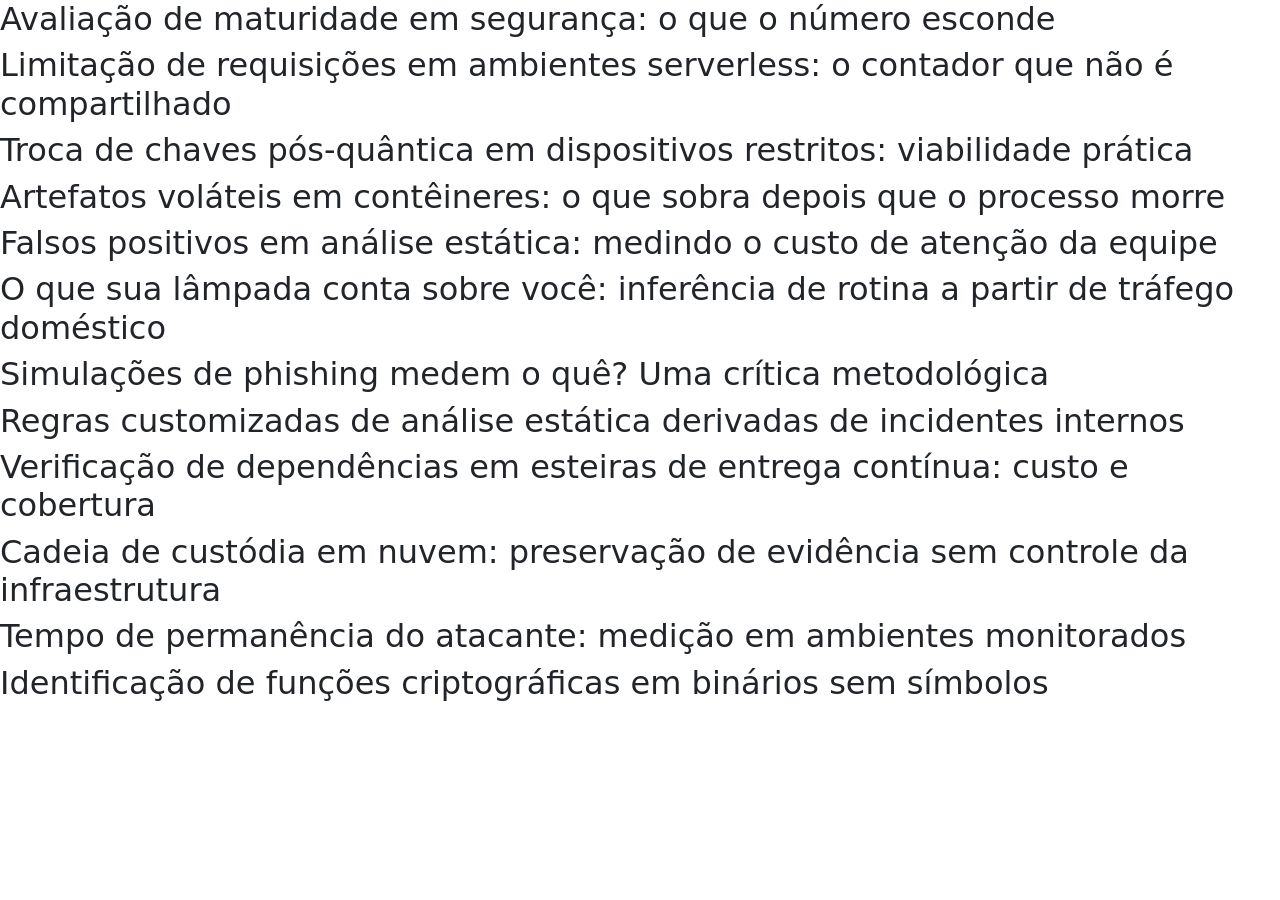
==== index.html @ b1fdb078 "Atualiza a estrutura do HTML para incluir a declaração do tipo e define o idioma como inglês" ====
<!DOCTYPE html>
<html lang="en">
<head>
  <meta charset="UTF-8">
  <meta name="viewport" content="width=device-width, initial-scale=1.0">
  <title>GEPISEG</title>
  <link href="https://cdn.jsdelivr.net/npm/bootstrap@5.3.8/dist/css/bootstrap.min.css" rel="stylesheet" integrity="sha384-sRIl4kxILFvY47J16cr9ZwB07vP4J8+LH7qKQnuqkuIAvNWLzeN8tE5YBujZqJLB" crossorigin="anonymous">
  <script src="https://cdn.jsdelivr.net/npm/@popperjs/core@2.11.8/dist/umd/popper.min.js" integrity="sha384-I7E8VVD/ismYTF4hNIPjVp/Zjvgyol6VFvRkX/vR+Vc4jQkC+hVqc2pM8ODewa9r" crossorigin="anonymous"></script>
  <script src="https://cdn.jsdelivr.net/npm/bootstrap@5.3.8/dist/js/bootstrap.min.js" integrity="sha384-G/EV+4j2dNv+tEPo3++6LCgdCROaejBqfUeNjuKAiuXbjrxilcCdDz6ZAVfHWe1Y" crossorigin="anonymous"></script>
</head>
<body>
  <div id="lista"></div>

  <script src="js/dados.js"></script>
  <script src="js/gepiseg-api.js"></script>
  <script>
    const api = GepisegAPI.criar();

    async function mostrar() {
      const r = await api.artigos.listar();

      for (const artigo of r.results) {
        document.getElementById('lista').innerHTML +=
          '<h2>' + artigo.titulo + '</h2>';
      }
    }

    mostrar();
  </script>
</body>
</html>
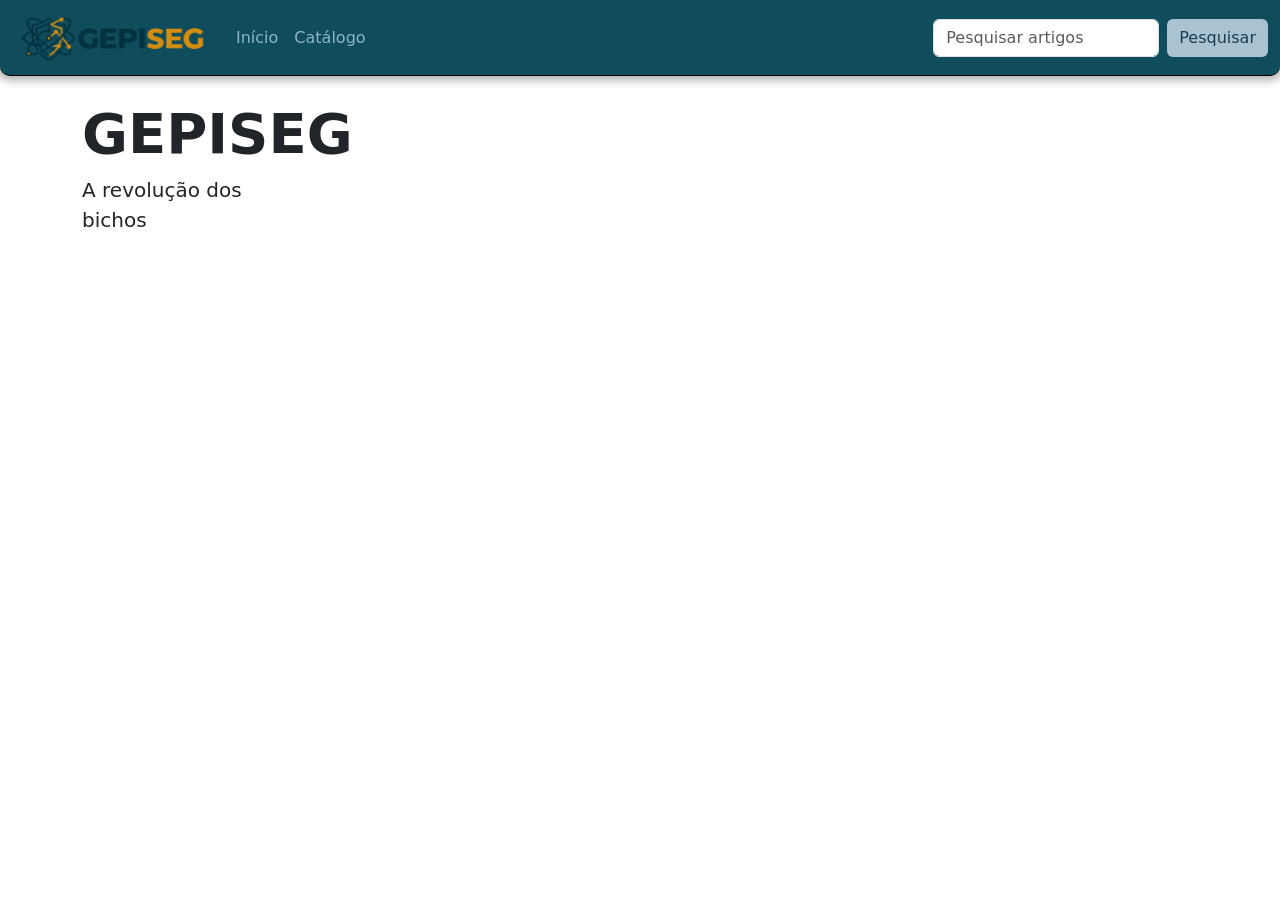
==== commit a8d8cf97: "adiciona navbar e seção principal ao HTML, inclui estilos no CSS e adiciona logos" ====
--- a/index.html
+++ b/index.html
@@ -1,15 +1,51 @@
 <!DOCTYPE html>
-<html lang="en">
+<html lang="pt-br">
 <head>
   <meta charset="UTF-8">
   <meta name="viewport" content="width=device-width, initial-scale=1.0">
   <title>GEPISEG</title>
   <link href="https://cdn.jsdelivr.net/npm/bootstrap@5.3.8/dist/css/bootstrap.min.css" rel="stylesheet" integrity="sha384-sRIl4kxILFvY47J16cr9ZwB07vP4J8+LH7qKQnuqkuIAvNWLzeN8tE5YBujZqJLB" crossorigin="anonymous">
+  <link rel="stylesheet" href="style.css">
   <script src="https://cdn.jsdelivr.net/npm/@popperjs/core@2.11.8/dist/umd/popper.min.js" integrity="sha384-I7E8VVD/ismYTF4hNIPjVp/Zjvgyol6VFvRkX/vR+Vc4jQkC+hVqc2pM8ODewa9r" crossorigin="anonymous"></script>
   <script src="https://cdn.jsdelivr.net/npm/bootstrap@5.3.8/dist/js/bootstrap.min.js" integrity="sha384-G/EV+4j2dNv+tEPo3++6LCgdCROaejBqfUeNjuKAiuXbjrxilcCdDz6ZAVfHWe1Y" crossorigin="anonymous"></script>
 </head>
 <body>
-  <div id="lista"></div>
+  <nav class="design-nav navbar navbar-expand-lg bg-body-tertiary">
+  <div class="container-fluid">
+    <a class="navbar-brand" href="#"><img src="img/Logo GEPISEG Texto.png" alt="Logo GEPISEG"></a>
+    <button class="navbar-toggler" type="button" data-bs-toggle="collapse" data-bs-target="#navbarSupportedContent" aria-controls="navbarSupportedContent" aria-expanded="false" aria-label="Toggle navigation">
+      <span class="navbar-toggler-icon"></span>
+    </button>
+    <div class="collapse navbar-collapse" id="navbarSupportedContent">
+      <ul class="navbar-nav me-auto mb-2 mb-lg-0">
+        <li class="nav-item">
+          <a class="nav-link active" aria-current="page" href="#">Início</a>
+        </li>
+        <li class="nav-item">
+          <a class="nav-link" href="#">Catálogo</a>
+        </li>
+      </ul>
+      <form class="d-flex" role="search">
+        <input class="form-control me-2" type="search" placeholder="Pesquisar artigos" aria-label="Search"/>
+        <button class="btn btn-outline-success" type="submit">Pesquisar</button>
+      </form>
+    </div>
+  </div>
+</nav>
+
+<main class="design-main">
+  <section class="design-hero">
+    <div class="container">
+      <div class="row align-items-center">
+        <div class="col-lg-2">
+          <span class="badge">Grupo de Pesquisa</span>
+          <h1 class="display-4 fw-bold">GEPISEG</h1>
+          <p class="lead">A revolução dos bichos</p>
+        </div>
+      </div>
+    </div>
+  </section>
+</main>
 
   <script src="js/dados.js"></script>
   <script src="js/gepiseg-api.js"></script>
--- a/style.css
+++ b/style.css
@@ -0,0 +1,39 @@
+* {
+    padding: 0px;
+    margin: 0px;
+    box-sizing: border-box;
+}
+
+.design-nav {
+    border-bottom: 1px solid black;
+    border-radius: 0px 0px 10px 10px;
+    background-color: #0F4C5C !important;
+    box-shadow: 0px 0px 10px 4px rgba(0, 0, 0, 0.329);
+}
+
+.nav-link {
+color: #8eb4ca !important;
+}
+
+.navbar-brand {
+    color: #bac8cf;
+}
+
+.navbar-brand img {
+    width: 200px;
+    height: 100%;
+}
+
+.btn {
+    background-color: #a9c3d2 !important;
+    color: rgb(29, 58, 79);
+}
+
+.btn:hover {
+    background-color: rgb(29, 58, 79) !important;
+    color: #a9c3d2;
+}
+
+.btn-outline-success {
+    border: none;
+}
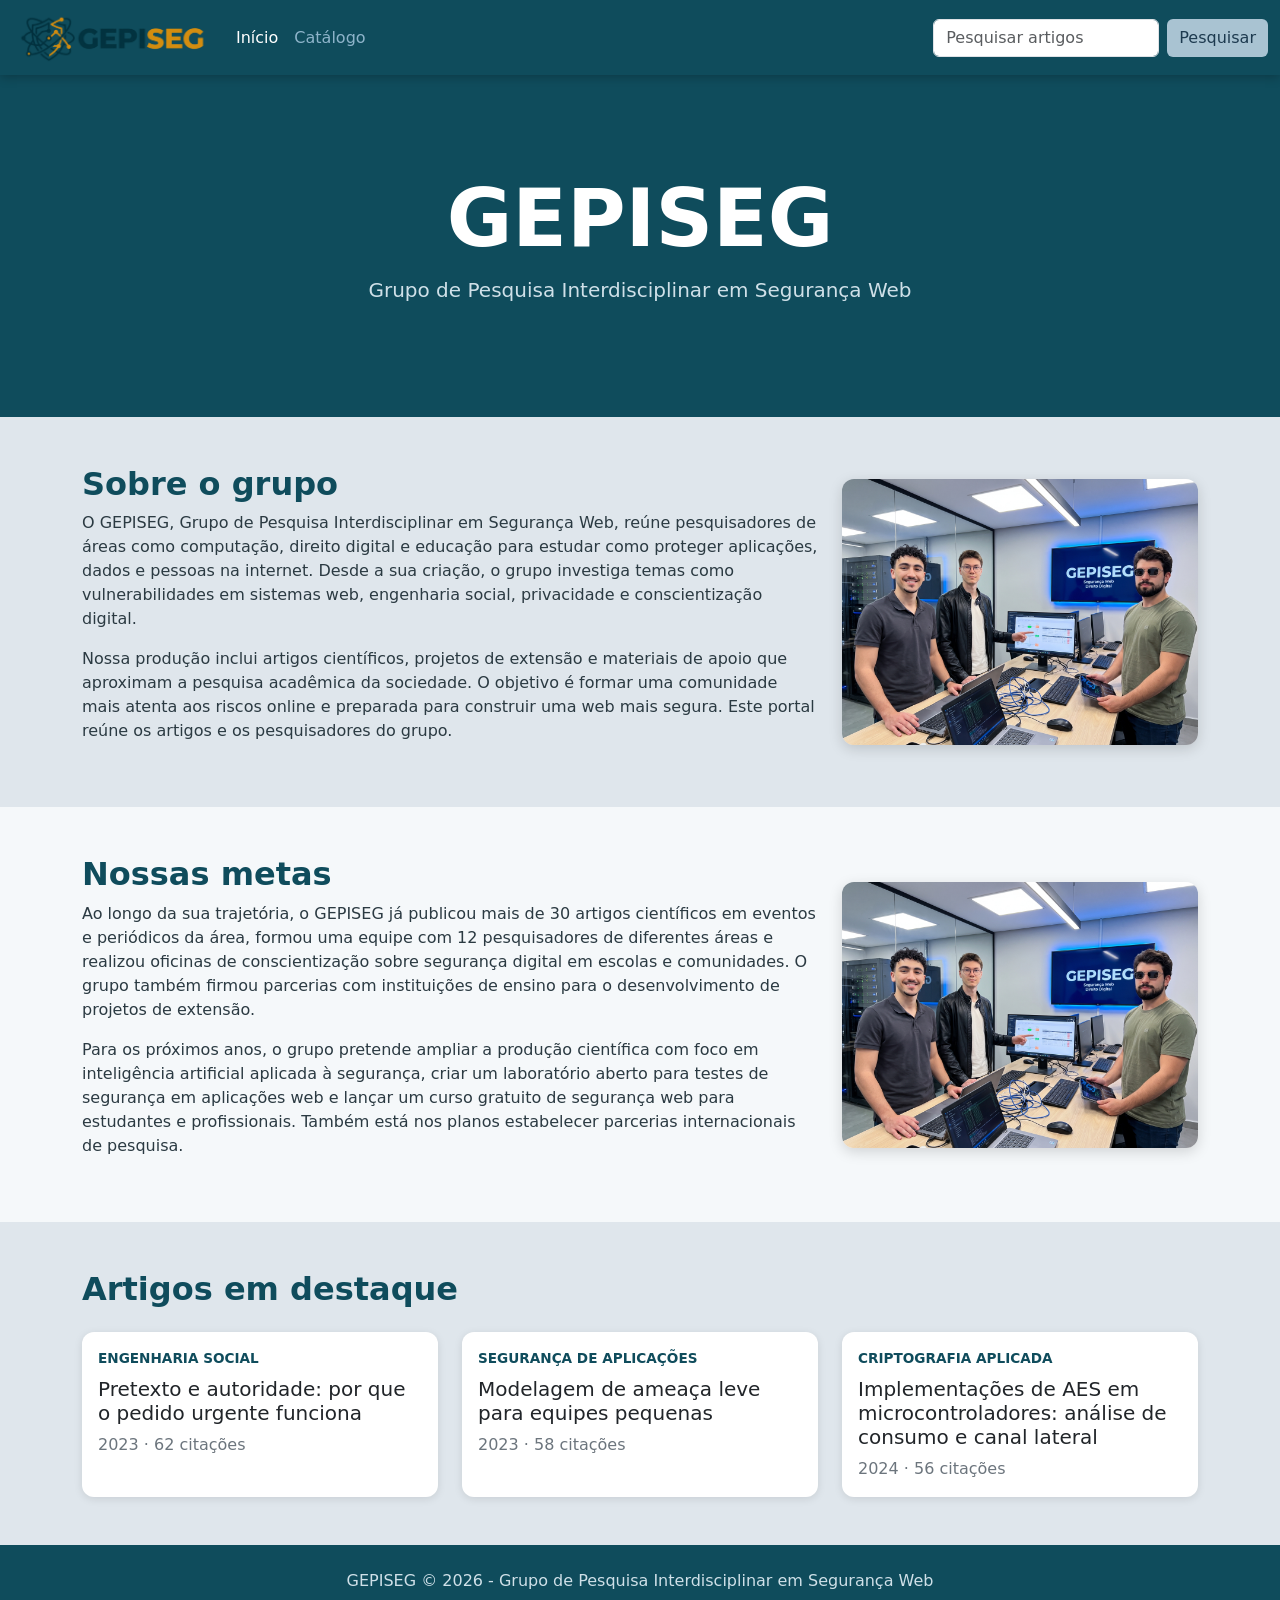
==== commit 8bbae272: "adiciona novo arquivo CSS para estilização e atualiza HTML para referenciar o novo estilo, removendo" ====
--- a/index.html
+++ b/index.html
@@ -5,9 +5,11 @@
   <meta name="viewport" content="width=device-width, initial-scale=1.0">
   <title>GEPISEG</title>
   <link href="https://cdn.jsdelivr.net/npm/bootstrap@5.3.8/dist/css/bootstrap.min.css" rel="stylesheet" integrity="sha384-sRIl4kxILFvY47J16cr9ZwB07vP4J8+LH7qKQnuqkuIAvNWLzeN8tE5YBujZqJLB" crossorigin="anonymous">
-  <link rel="stylesheet" href="style.css">
+  <link rel="stylesheet" href="index.css">
   <script src="https://cdn.jsdelivr.net/npm/@popperjs/core@2.11.8/dist/umd/popper.min.js" integrity="sha384-I7E8VVD/ismYTF4hNIPjVp/Zjvgyol6VFvRkX/vR+Vc4jQkC+hVqc2pM8ODewa9r" crossorigin="anonymous"></script>
   <script src="https://cdn.jsdelivr.net/npm/bootstrap@5.3.8/dist/js/bootstrap.min.js" integrity="sha384-G/EV+4j2dNv+tEPo3++6LCgdCROaejBqfUeNjuKAiuXbjrxilcCdDz6ZAVfHWe1Y" crossorigin="anonymous"></script>
+  <script src="js/dados.js"></script>
+  <script src="js/gepiseg-api.js"></script>
 </head>
 <body>
   <nav class="design-nav navbar navbar-expand-lg bg-body-tertiary">
@@ -19,10 +21,10 @@
     <div class="collapse navbar-collapse" id="navbarSupportedContent">
       <ul class="navbar-nav me-auto mb-2 mb-lg-0">
         <li class="nav-item">
-          <a class="nav-link active" aria-current="page" href="#">Início</a>
+          <a class="nav-link active" aria-current="page" href="index.html">Início</a>
         </li>
         <li class="nav-item">
-          <a class="nav-link" href="#">Catálogo</a>
+          <a class="nav-link" href="catalogo.html">Catálogo</a>
         </li>
       </ul>
       <form class="d-flex" role="search">
@@ -32,36 +34,82 @@
     </div>
   </div>
 </nav>
-
 <main class="design-main">
   <section class="design-hero">
+    <div class="container text-center">
+          <div class="row align-items-center">
+            <div class="col">
+              <h1 class="display-1 fw-bold">GEPISEG</h1>
+              <p class="lead">Grupo de Pesquisa Interdisciplinar em Segurança Web</p>
+            </div>
+          </div>
+    </div>
+  </section>
+
+  <section class="py-5">
     <div class="container">
       <div class="row align-items-center">
-        <div class="col-lg-2">
-          <span class="badge">Grupo de Pesquisa</span>
-          <h1 class="display-4 fw-bold">GEPISEG</h1>
-          <p class="lead">A revolução dos bichos</p>
+        <div class="col-md-8">
+          <h2>Sobre o grupo</h2>
+          <p>O GEPISEG, Grupo de Pesquisa Interdisciplinar em Segurança Web, reúne pesquisadores de áreas como computação, direito digital e educação para estudar como proteger aplicações, dados e pessoas na internet. Desde a sua criação, o grupo investiga temas como vulnerabilidades em sistemas web, engenharia social, privacidade e conscientização digital.</p>
+          <p>Nossa produção inclui artigos científicos, projetos de extensão e materiais de apoio que aproximam a pesquisa acadêmica da sociedade. O objetivo é formar uma comunidade mais atenta aos riscos online e preparada para construir uma web mais segura. Este portal reúne os artigos e os pesquisadores do grupo.</p>
+        </div>
+        <div class="col-md-4">
+          <img class="img-sobre" src="img/foto-sobre.jpg" alt="Sobre-1">
         </div>
       </div>
     </div>
   </section>
+
+  <section class="py-5 secao-clara">
+    <div class="container">
+      <div class="row align-items-center">
+        <div class="col-md-8">
+          <h2>Nossas metas</h2>
+          <p>Ao longo da sua trajetória, o GEPISEG já publicou mais de 30 artigos científicos em eventos e periódicos da área, formou uma equipe com 12 pesquisadores de diferentes áreas e realizou oficinas de conscientização sobre segurança digital em escolas e comunidades. O grupo também firmou parcerias com instituições de ensino para o desenvolvimento de projetos de extensão.</p>
+          <p>Para os próximos anos, o grupo pretende ampliar a produção científica com foco em inteligência artificial aplicada à segurança, criar um laboratório aberto para testes de segurança em aplicações web e lançar um curso gratuito de segurança web para estudantes e profissionais. Também está nos planos estabelecer parcerias internacionais de pesquisa.</p>
+        </div>
+        <div class="col-md-4">
+          <img class="img-sobre" src="img/foto-sobre.jpg" alt="Metas">
+        </div>
+      </div>
+    </div>
+  </section>
+
+  <section class="py-5">
+    <div class="container">
+      <h2 class="mb-4">Artigos em destaque</h2>
+      <div class="row g-4" id="destaques"></div>
+    </div>
+  </section>
+
 </main>
 
-  <script src="js/dados.js"></script>
-  <script src="js/gepiseg-api.js"></script>
+<footer class="rodape text-center">
+  <div class="container">GEPISEG &copy; 2026 - Grupo de Pesquisa Interdisciplinar em Segurança Web</div>
+</footer>
+
   <script>
     const api = GepisegAPI.criar();
 
-    async function mostrar() {
-      const r = await api.artigos.listar();
+    async function mostrarDestaques() {
+      const r = await api.artigos.listar({ ordenar: 'citacoes', porPagina: 3 });
 
       for (const artigo of r.results) {
-        document.getElementById('lista').innerHTML +=
-          '<h2>' + artigo.titulo + '</h2>';
+        document.getElementById('destaques').innerHTML += `
+          <div class="col-md-4">
+            <div class="card card-artigo h-100">
+              <div class="card-body">
+                <p class="tema mb-2">${artigo.tema}</p>
+                <h5 class="card-title">${artigo.titulo}</h5>
+                <p class="card-text text-secondary">${artigo.ano} &middot; ${artigo.citacoes} citações</p>
+              </div>
+            </div>
+          </div>`;
       }
     }
 
-    mostrar();
+    mostrarDestaques();
   </script>
 </body>
 </html>
--- a/index.css
+++ b/index.css
@@ -0,0 +1,118 @@
+:root {
+    --principal: #0F4C5C;
+    --apoio: #a9c3d2;
+    --fundo: #f5f8fa;
+}
+
+* {
+    padding: 0px;
+    margin: 0px;
+    box-sizing: border-box;
+}
+
+body {
+    color: #2b3a42;
+}
+
+.design-main {
+    background-color: #dfe6ec;
+}
+
+h2 {
+    color: var(--principal);
+    font-weight: 700;
+}
+
+.img-sobre {
+    width: 100%;
+    height: auto;
+    border-radius: 12px;
+    box-shadow: 0 4px 14px rgba(0, 0, 0, 0.15);
+}
+
+.design-nav {
+    border-bottom: none;
+    color: var(--principal);
+    background-color: var(--principal) !important;
+    box-shadow: 0px 2px 10px rgba(0, 0, 0, 0.25);
+}
+
+.nav-link {
+    color: #8eb4ca !important;
+}
+
+.nav-link.active {
+    color: #fff !important;
+}
+
+.navbar-brand {
+    color: #bac8cf;
+}
+
+.navbar-brand img {
+    width: 200px;
+    height: 100%;
+}
+
+.btn {
+    background-color: var(--apoio) !important;
+    color: rgb(29, 58, 79);
+}
+
+.btn:hover {
+    background-color: rgb(29, 58, 79) !important;
+    color: var(--apoio);
+}
+
+.btn-outline-success {
+    border: none;
+}
+
+/* Hero */
+.design-hero {
+    background-color: var(--principal);
+    color: #fff;
+    padding: 6rem 0;
+}
+
+.design-hero .badge {
+    background-color: var(--apoio);
+    color: var(--principal);
+    margin-bottom: 1rem;
+    padding: 0.5em 1em;
+}
+
+.design-hero .lead {
+    color: #cfe0e8;
+}
+
+/* Seções alternadas */
+.secao-clara {
+    background-color: var(--fundo);
+}
+
+/* Cards dos destaques */
+.card-artigo {
+    border: none;
+    border-radius: 12px;
+    box-shadow: 0 2px 8px rgba(0, 0, 0, 0.1);
+    transition: transform 0.2s;
+}
+
+.card-artigo:hover {
+    transform: translateY(-4px);
+}
+
+.card-artigo .tema {
+    color: var(--principal);
+    font-size: 0.85rem;
+    font-weight: 600;
+    text-transform: uppercase;
+}
+
+/* Rodapé */
+.rodape {
+    background-color: var(--principal);
+    color: #cfe0e8;
+    padding: 1.5rem 0;
+}
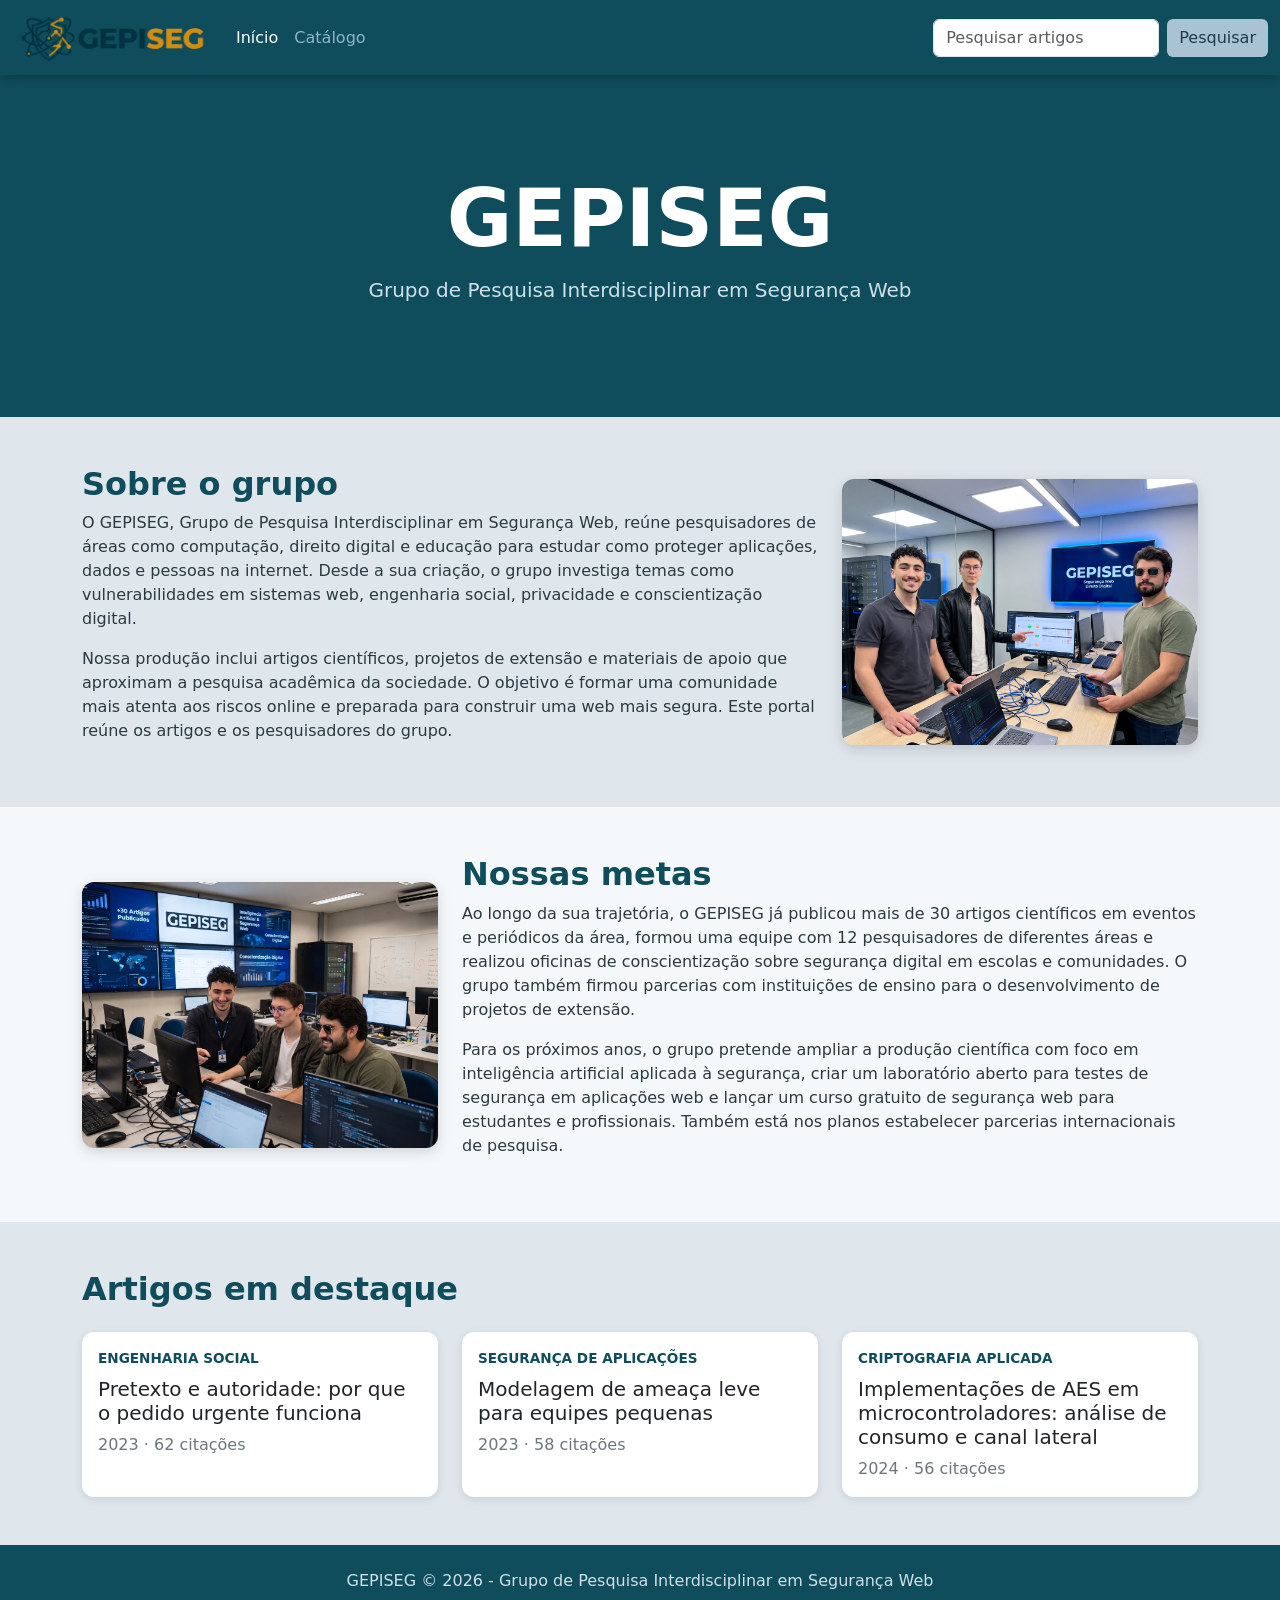
==== commit 0f5d2d04: "adiciona imagem de metas e ajusta seção correspondente no HTML, removendo imagem antiga" ====
--- a/index.html
+++ b/index.html
@@ -64,13 +64,13 @@
   <section class="py-5 secao-clara">
     <div class="container">
       <div class="row align-items-center">
+        <div class="col-md-4">
+          <img class="img-sobre" src="img/foto-metas.jpg" alt="Metas">
+        </div>
         <div class="col-md-8">
           <h2>Nossas metas</h2>
           <p>Ao longo da sua trajetória, o GEPISEG já publicou mais de 30 artigos científicos em eventos e periódicos da área, formou uma equipe com 12 pesquisadores de diferentes áreas e realizou oficinas de conscientização sobre segurança digital em escolas e comunidades. O grupo também firmou parcerias com instituições de ensino para o desenvolvimento de projetos de extensão.</p>
           <p>Para os próximos anos, o grupo pretende ampliar a produção científica com foco em inteligência artificial aplicada à segurança, criar um laboratório aberto para testes de segurança em aplicações web e lançar um curso gratuito de segurança web para estudantes e profissionais. Também está nos planos estabelecer parcerias internacionais de pesquisa.</p>
-        </div>
-        <div class="col-md-4">
-          <img class="img-sobre" src="img/foto-sobre.jpg" alt="Metas">
         </div>
       </div>
     </div>
--- a/index.css
+++ b/index.css
@@ -35,6 +35,7 @@
     color: var(--principal);
     background-color: var(--principal) !important;
     box-shadow: 0px 2px 10px rgba(0, 0, 0, 0.25);
+    z-index: 999;
 }
 
 .nav-link {
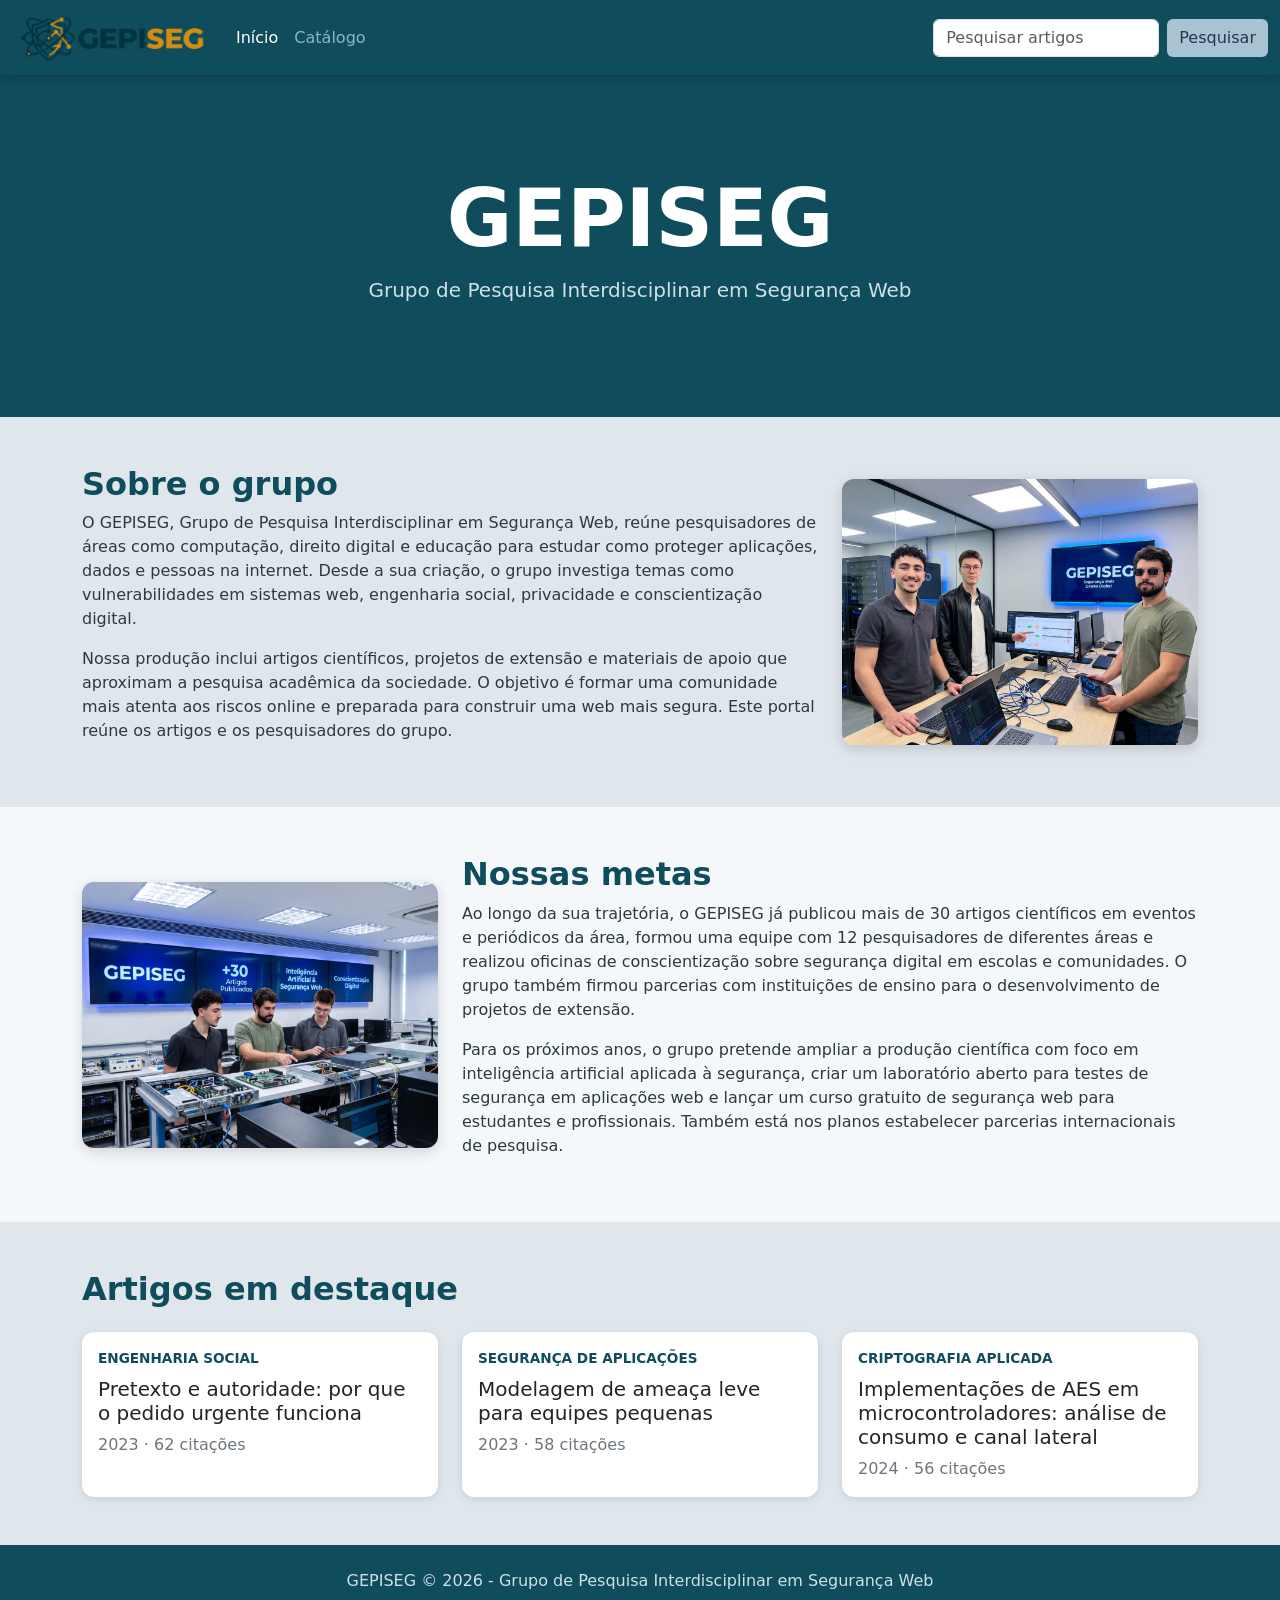
==== commit 18929546: "atualiza link da marca na navbar para direcionar à página inicial" ====
--- a/index.html
+++ b/index.html
@@ -14,7 +14,7 @@
 <body>
   <nav class="design-nav navbar navbar-expand-lg bg-body-tertiary">
   <div class="container-fluid">
-    <a class="navbar-brand" href="#"><img src="img/Logo GEPISEG Texto.png" alt="Logo GEPISEG"></a>
+    <a class="navbar-brand" href="index.html"><img src="img/Logo GEPISEG Texto.png" alt="Logo GEPISEG"></a>
     <button class="navbar-toggler" type="button" data-bs-toggle="collapse" data-bs-target="#navbarSupportedContent" aria-controls="navbarSupportedContent" aria-expanded="false" aria-label="Toggle navigation">
       <span class="navbar-toggler-icon"></span>
     </button>
--- a/index.css
+++ b/index.css
@@ -28,6 +28,11 @@
     height: auto;
     border-radius: 12px;
     box-shadow: 0 4px 14px rgba(0, 0, 0, 0.15);
+    transition: transform 0.2s ease;
+}
+
+.img-sobre:hover {
+    transform: translateY(-4px);
 }
 
 .design-nav {
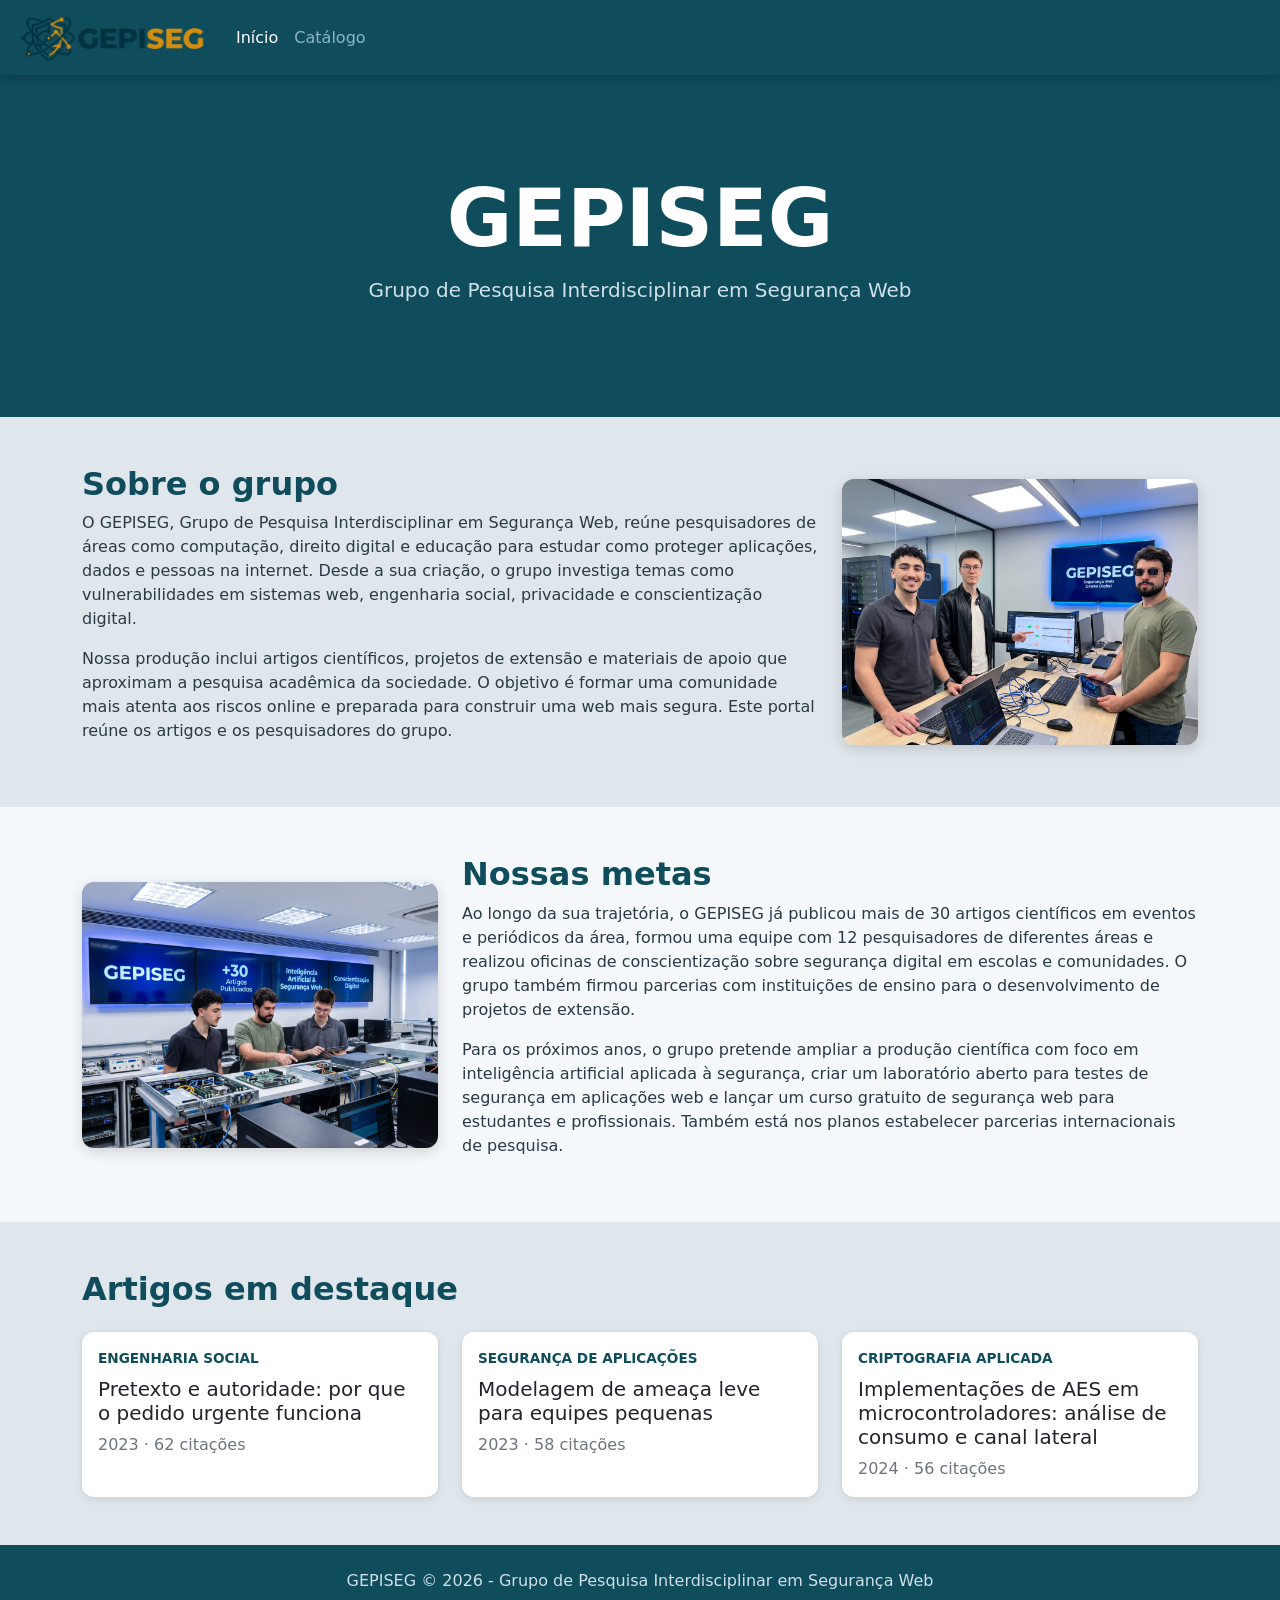
==== commit 7d411727: "adiciona funcionalidade de busca no catálogo de artigos" ====
--- a/index.html
+++ b/index.html
@@ -27,10 +27,6 @@
           <a class="nav-link" href="catalogo.html">Catálogo</a>
         </li>
       </ul>
-      <form class="d-flex" role="search">
-        <input class="form-control me-2" type="search" placeholder="Pesquisar artigos" aria-label="Search"/>
-        <button class="btn btn-outline-success" type="submit">Pesquisar</button>
-      </form>
     </div>
   </div>
 </nav>
